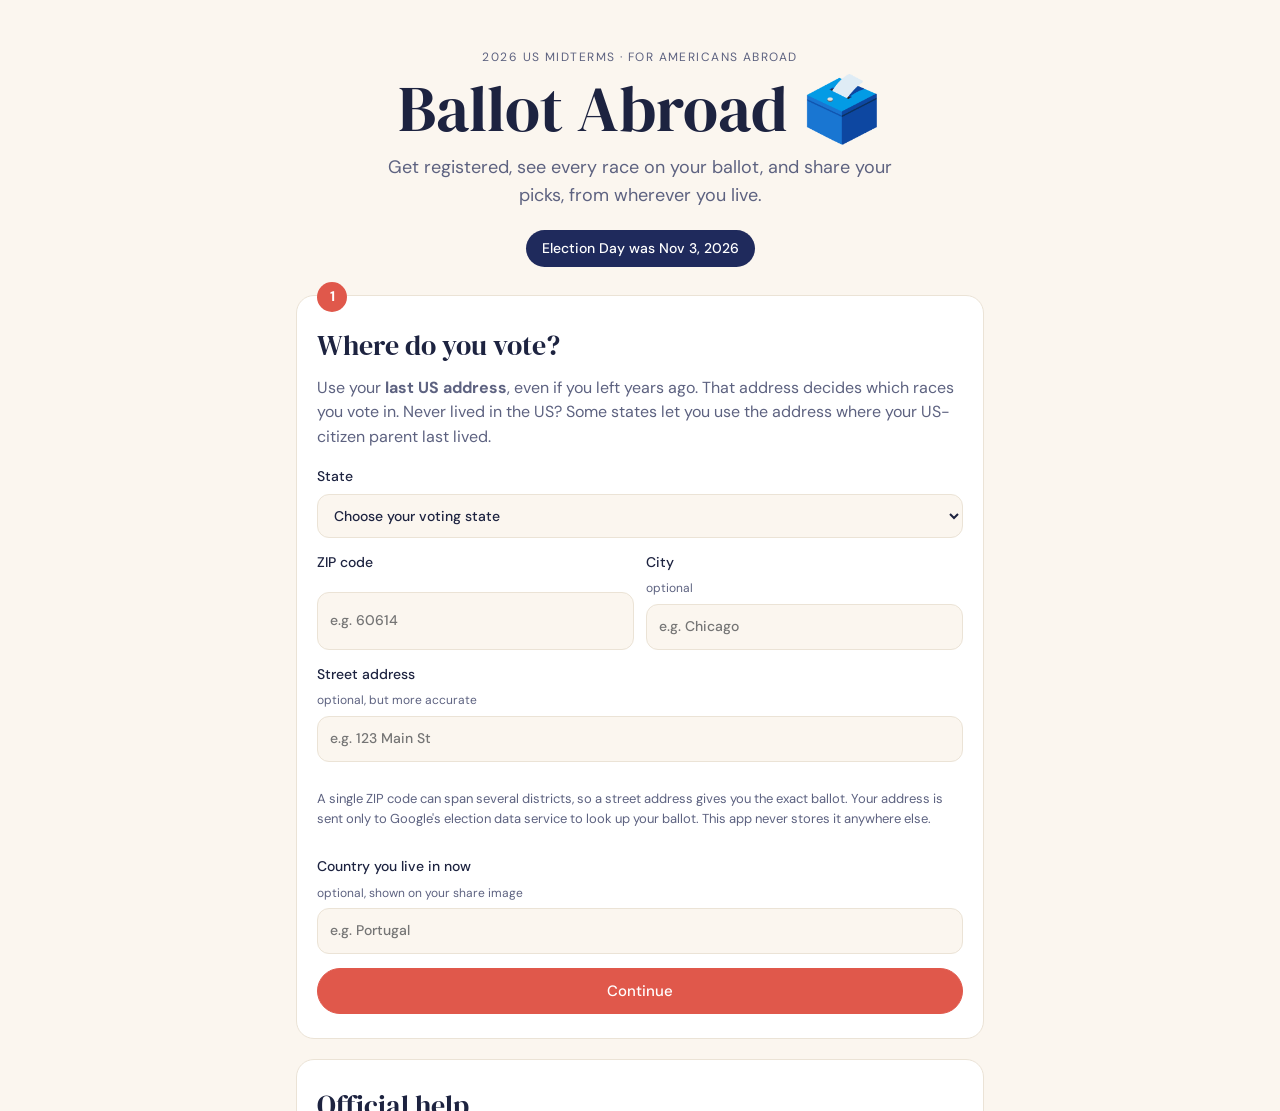
==== index.html @ 3a3bcd74 "Fix app link in README and send the site root to Ballot Abroad Relative link opened the code folder " ====
<!doctype html>
<html lang="en">
<head>
  <meta charset="utf-8">
  <meta name="viewport" content="width=device-width, initial-scale=1">
  <title>Global Civics</title>
  <meta http-equiv="refresh" content="0; url=ballot-abroad/">
</head>
<body style="font-family:system-ui,sans-serif;padding:24px">
  <p>Taking you to <a href="ballot-abroad/">Ballot Abroad</a>…</p>
</body>
</html>
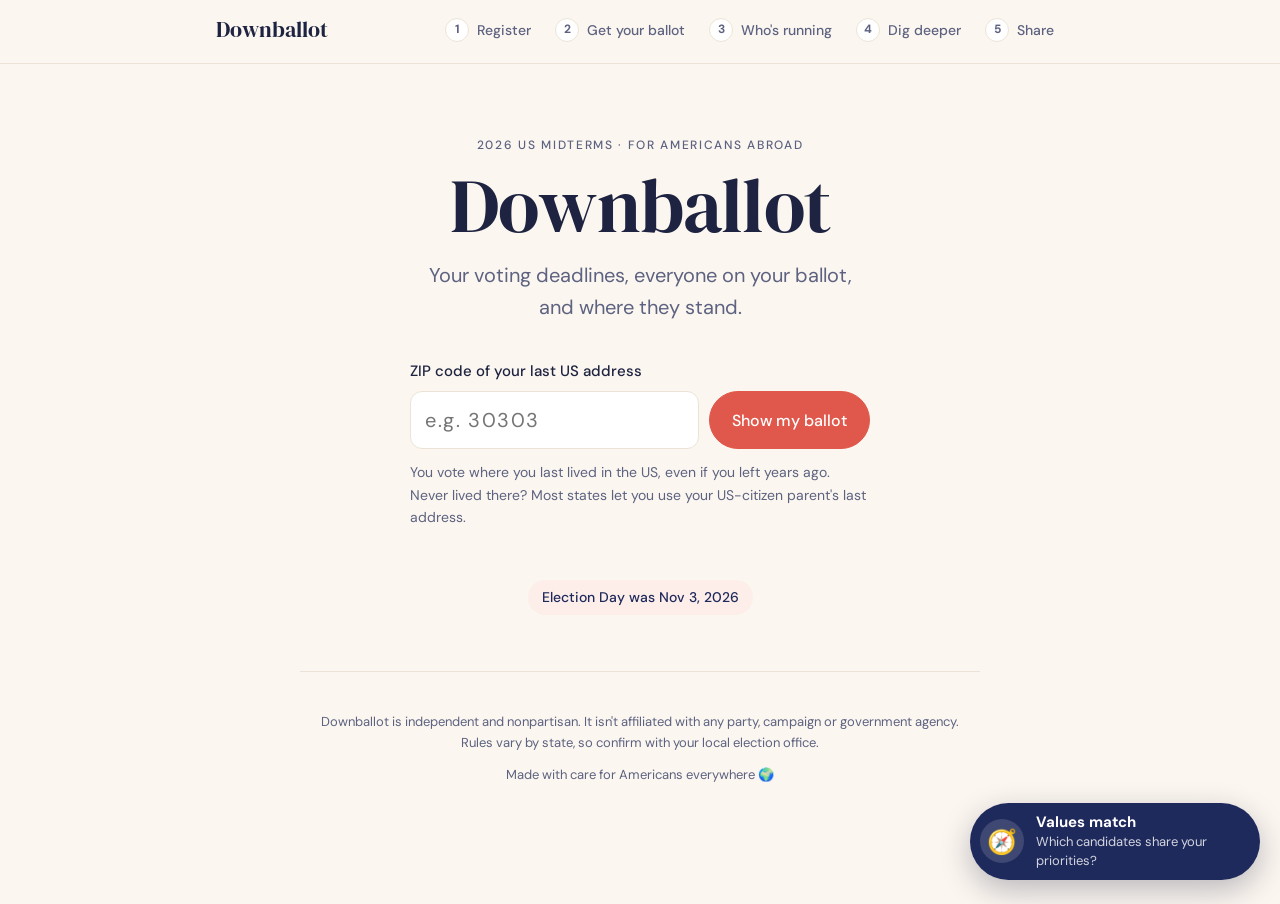
==== commit 36c590b3: "Rename to Downballot, add ZIP lookup, progress bar and quiz button - Voters enter a ZIP instead of a" ====
--- a/index.html
+++ b/index.html
@@ -4,9 +4,9 @@
   <meta charset="utf-8">
   <meta name="viewport" content="width=device-width, initial-scale=1">
   <title>Global Civics</title>
-  <meta http-equiv="refresh" content="0; url=ballot-abroad/">
+  <meta http-equiv="refresh" content="0; url=downballot/">
 </head>
 <body style="font-family:system-ui,sans-serif;padding:24px">
-  <p>Taking you to <a href="ballot-abroad/">Ballot Abroad</a>…</p>
+  <p>Taking you to <a href="downballot/">Downballot</a>…</p>
 </body>
 </html>
